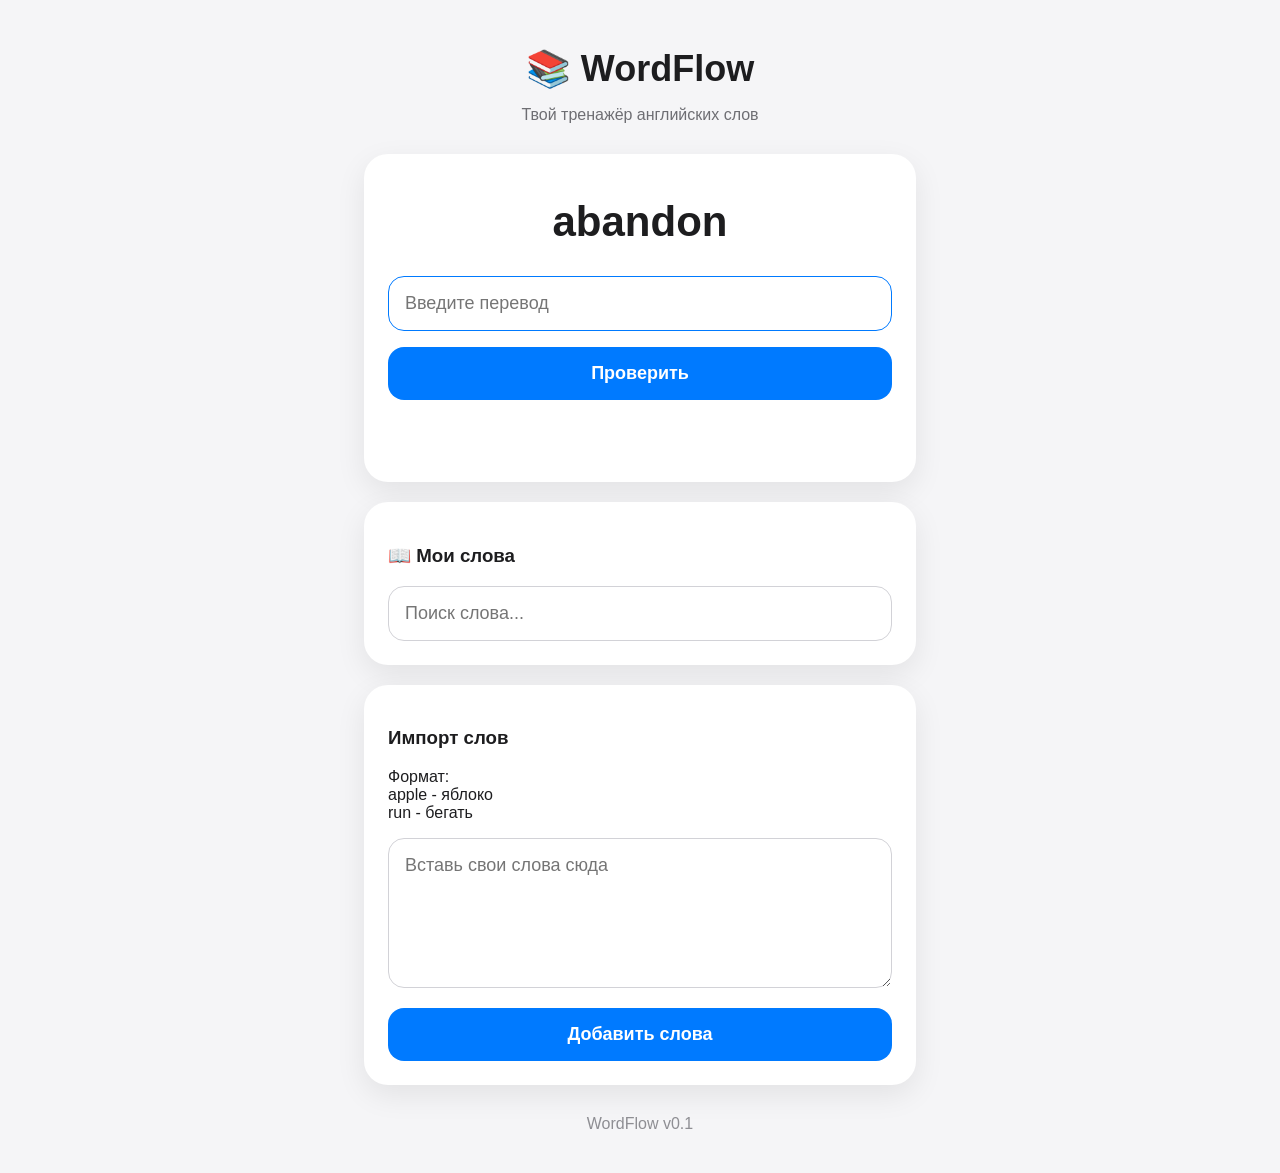
==== index.html @ fab0bee5 "Update index.html" ====
<!DOCTYPE html>
<html lang="ru">
<head>
<meta charset="UTF-8">
<meta name="viewport" content="width=device-width, initial-scale=1.0">

<title>WordFlow</title>

<link rel="stylesheet" href="style.css">

</head>

<body>

<div class="app">

<header>
    <h1>📚 WordFlow</h1>
    <p>Твой тренажёр английских слов</p>
</header>


<main>

<section class="card">

<h2 id="word">
Добро пожаловать
</h2>


<input 
id="answer"
type="text"
placeholder="Введите перевод"
autocomplete="off"
/>


<button id="check">
Проверить
</button>


<p id="result"></p>

</section>



<section class="card">

<h3>📖 Мои слова</h3>

<input 
id="searchWords"
type="text"
placeholder="Поиск слова..."
/>


<div id="wordsList"></div>

</section>

<section class="card">

<h3>Импорт слов</h3>

<p>
Формат:
<br>
apple - яблоко
<br>
run - бегать
</p>


<textarea 
id="importWords"
placeholder="Вставь свои слова сюда">
</textarea>


<button id="importButton">
Добавить слова
</button>


</section>


</main>


<footer>

<p>
WordFlow v0.1
</p>

</footer>


</div>


<script src="app.js"></script>

</body>
</html>
---- style.css ----
* {
    box-sizing: border-box;
}


body {
    margin: 0;
    min-height: 100vh;

    font-family:
        -apple-system,
        BlinkMacSystemFont,
        "Segoe UI",
        sans-serif;

    background: #f5f5f7;
    color: #1d1d1f;

    display: flex;
    justify-content: center;
}


.app {
    width: 100%;
    max-width: 600px;

    padding: 24px;
}


header {
    text-align: center;
    margin-bottom: 30px;
}


header h1 {
    font-size: 36px;
    margin-bottom: 8px;
}


header p {
    color: #6e6e73;
    font-size: 16px;
}



.card {

    background: white;

    border-radius: 24px;

    padding: 24px;

    margin-bottom: 20px;

    box-shadow:
        0 10px 30px rgba(0,0,0,0.08);
}



#word {

    text-align: center;

    font-size: 42px;

    margin: 20px 0 30px;

}



input,
textarea {

    width: 100%;

    border-radius: 16px;

    border: 1px solid #d2d2d7;

    padding: 16px;

    font-size: 18px;

    font-family: inherit;

    outline: none;

}



input:focus,
textarea:focus {

    border-color: #007aff;

}



textarea {

    min-height: 150px;

    resize: vertical;

}



button {

    width: 100%;

    margin-top: 16px;

    padding: 16px;

    border: none;

    border-radius: 16px;

    background: #007aff;

    color: white;

    font-size: 18px;

    font-weight: 600;

    cursor: pointer;

}



button:active {

    transform: scale(0.98);

}



#result {

    text-align: center;

    font-size: 18px;

    min-height: 25px;

    margin-top: 15px;

}



footer {

    text-align: center;

    color: #8e8e93;

    margin-top: 30px;

}



/* iPhone */

@media(max-width:600px){

    .app {

        padding: 16px;

    }


    header h1 {

        font-size: 30px;

    }


    #word {

        font-size: 34px;

    }

}
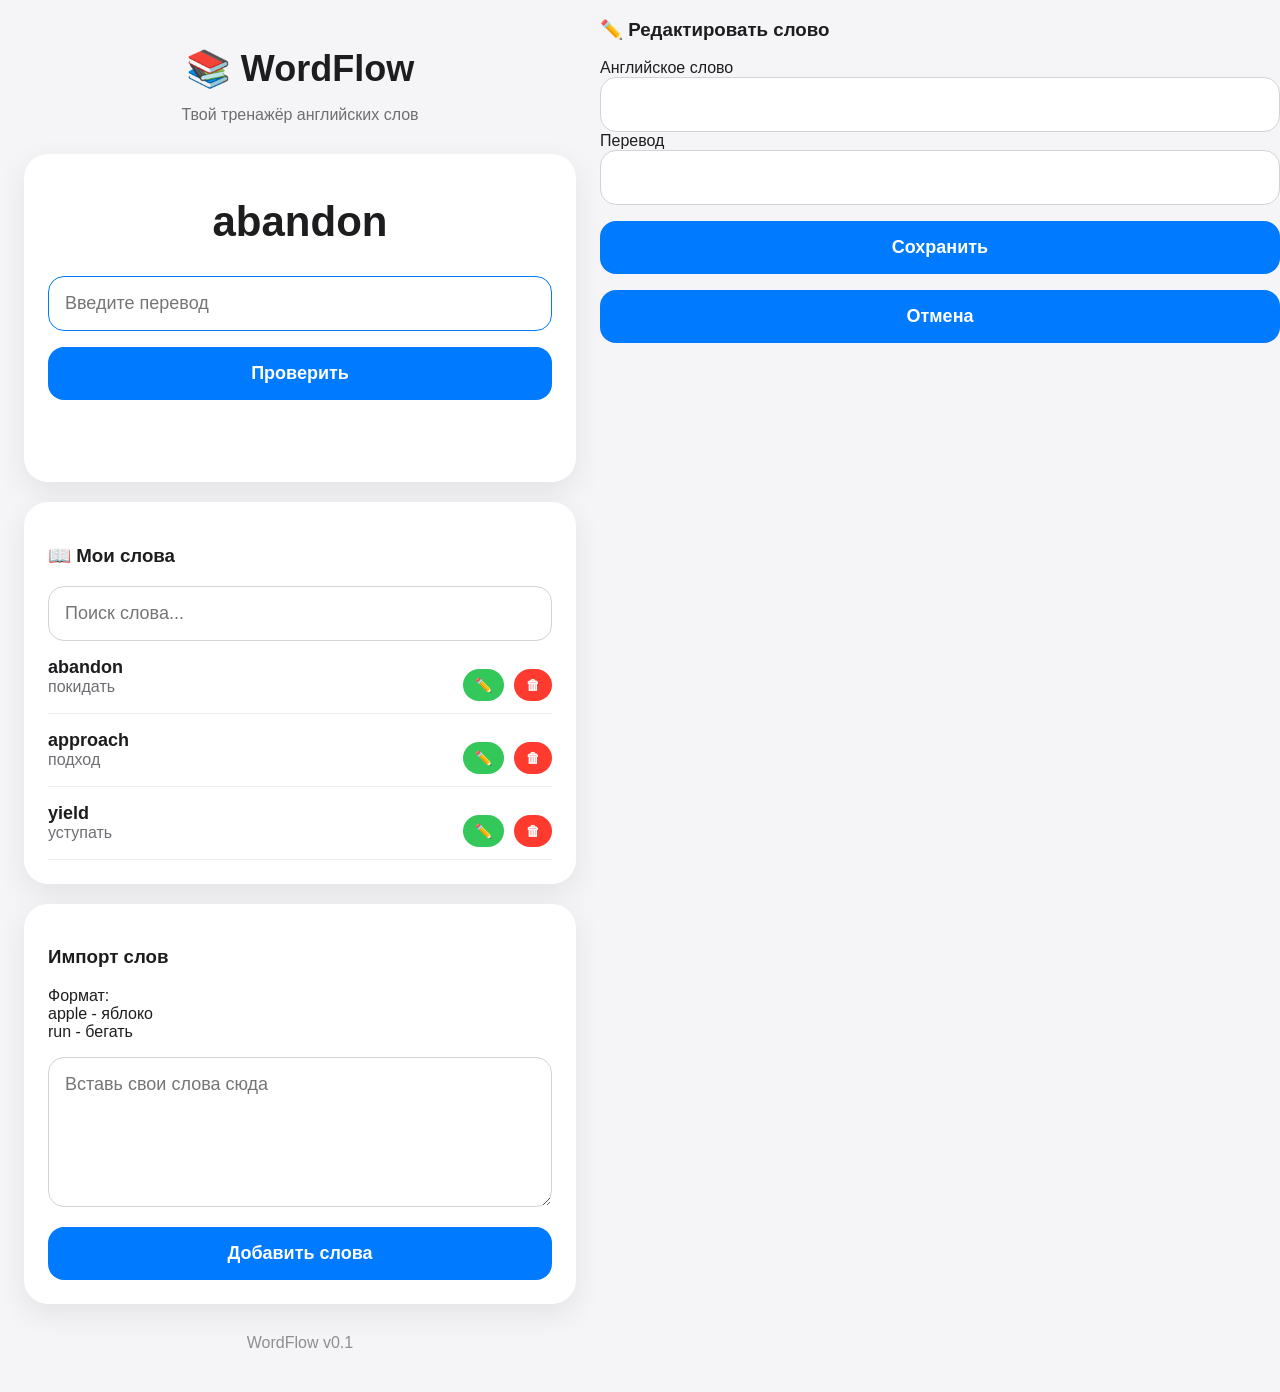
==== commit 51ed6be6: "Update index.html" ====
--- a/index.html
+++ b/index.html
@@ -105,6 +105,56 @@
 </div>
 
 
+<!-- Окно редактирования слова -->
+
+<div id="editModal" class="modal">
+
+
+    <div class="modal-content">
+
+
+        <h3>
+            ✏️ Редактировать слово
+        </h3>
+
+
+        <label>
+            Английское слово
+        </label>
+
+        <input 
+        id="editEnglish"
+        type="text"
+        >
+
+
+
+        <label>
+            Перевод
+        </label>
+
+        <input 
+        id="editRussian"
+        type="text"
+        >
+
+
+
+        <button id="saveEdit">
+            Сохранить
+        </button>
+
+
+        <button id="cancelEdit" class="cancel">
+            Отмена
+        </button>
+
+
+    </div>
+
+
+</div>
+
 <script src="app.js"></script>
 
 </body>
--- a/style.css
+++ b/style.css
@@ -201,3 +201,70 @@
     }
 
 }
+
+.word-item {
+
+    display: flex;
+
+    justify-content: space-between;
+
+    align-items: center;
+
+    padding: 12px 0;
+
+    border-bottom:
+        1px solid #eee;
+
+}
+
+
+.word-info {
+
+    display: flex;
+
+    flex-direction: column;
+
+}
+
+
+.word-info strong {
+
+    font-size: 18px;
+
+}
+
+
+.word-info span {
+
+    color: #6e6e73;
+
+}
+
+
+
+.word-actions button {
+
+    width: auto;
+
+    padding: 8px 12px;
+
+    margin-left: 6px;
+
+    font-size: 14px;
+
+}
+
+
+
+.delete-btn {
+
+    background: #ff3b30;
+
+}
+
+
+.edit-btn {
+
+    background: #34c759;
+
+}
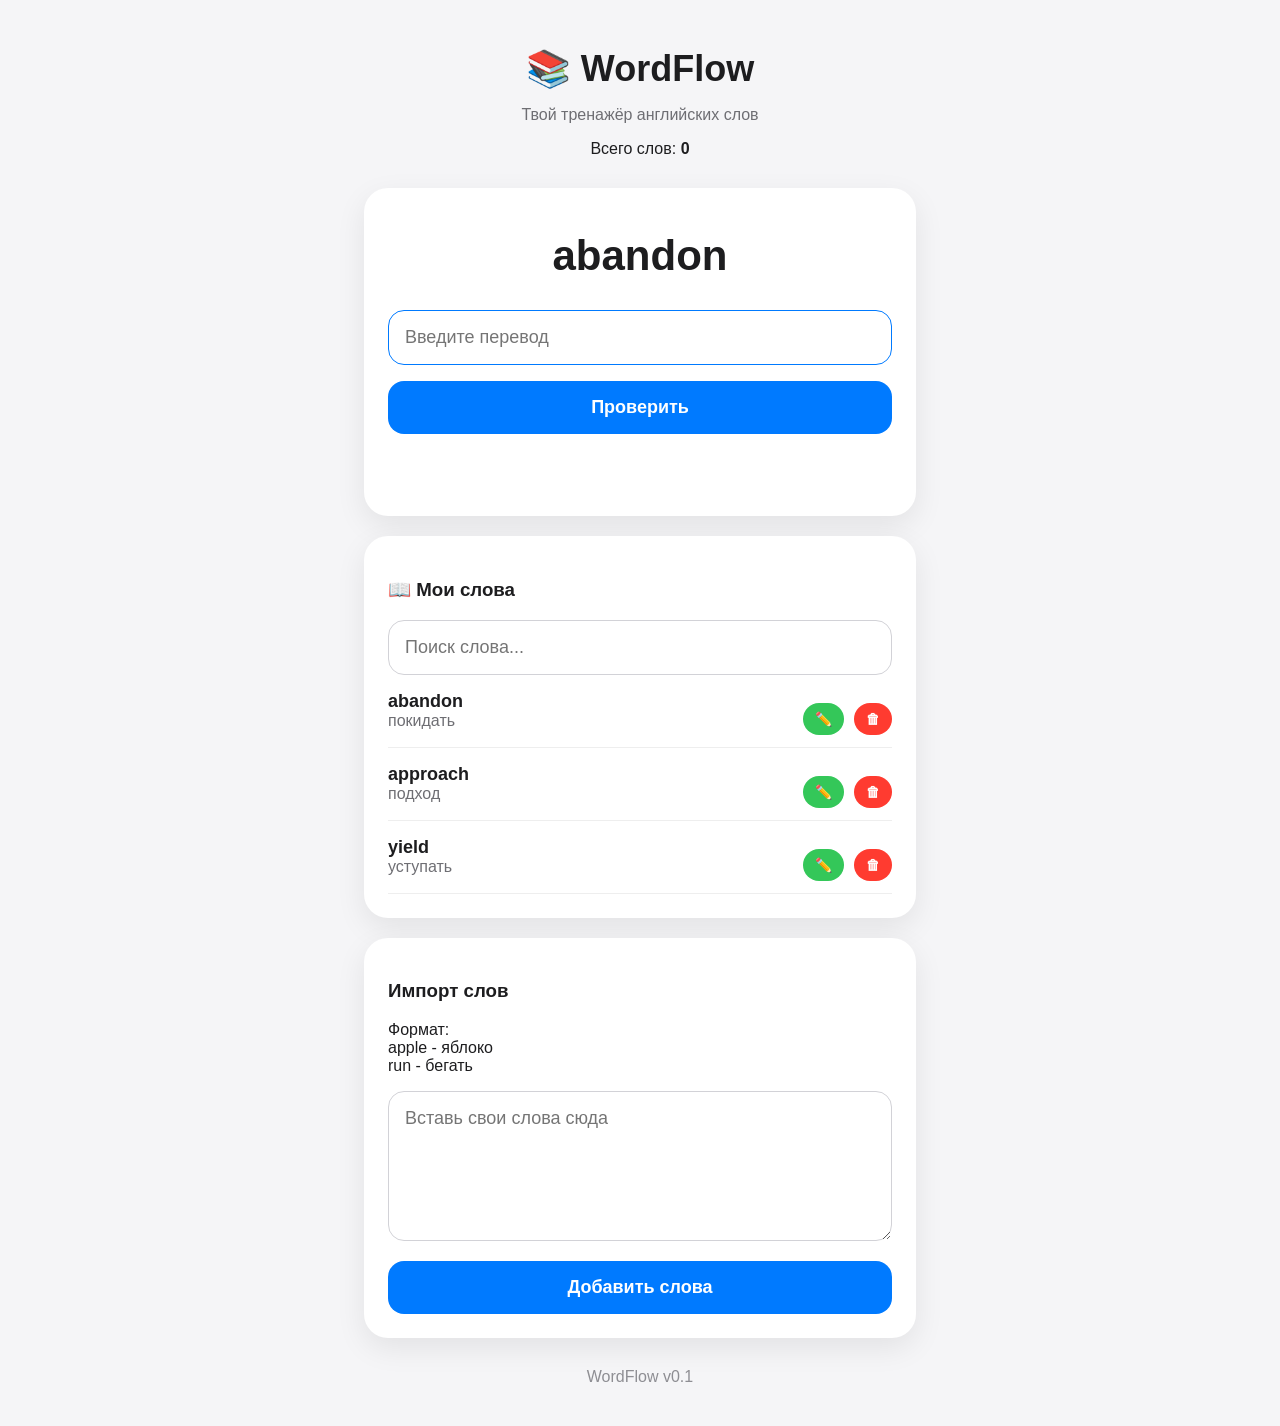
==== commit 228bd4de: "Update index.html" ====
--- a/index.html
+++ b/index.html
@@ -15,8 +15,27 @@
 <div class="app">
 
 <header>
-    <h1>📚 WordFlow</h1>
-    <p>Твой тренажёр английских слов</p>
+
+    <h1>
+        📚 WordFlow
+    </h1>
+
+
+    <p>
+        Твой тренажёр английских слов
+    </p>
+
+
+    <div class="stats">
+
+        Всего слов:
+
+        <strong id="wordCount">
+            0
+        </strong>
+
+    </div>
+
 </header>
 
 
--- a/style.css
+++ b/style.css
@@ -268,3 +268,86 @@
     background: #34c759;
 
 }
+
+/* =====================
+   Окно редактирования
+===================== */
+
+
+.modal {
+
+    display: none;
+
+    position: fixed;
+
+    inset: 0;
+
+    background:
+        rgba(0,0,0,0.35);
+
+    align-items: center;
+
+    justify-content: center;
+
+    padding: 20px;
+
+}
+
+
+
+.modal-content {
+
+    background: white;
+
+    width: 100%;
+
+    max-width: 400px;
+
+    border-radius: 24px;
+
+    padding: 24px;
+
+    box-shadow:
+        0 20px 50px rgba(0,0,0,0.2);
+
+}
+
+
+
+.modal-content h3 {
+
+    margin-top: 0;
+
+    text-align: center;
+
+}
+
+
+
+.modal-content label {
+
+    display: block;
+
+    margin-top: 15px;
+
+    margin-bottom: 6px;
+
+    color: #6e6e73;
+
+}
+
+
+
+.modal-content button {
+
+    margin-top: 15px;
+
+}
+
+
+
+.cancel {
+
+    background: #8e8e93;
+
+}
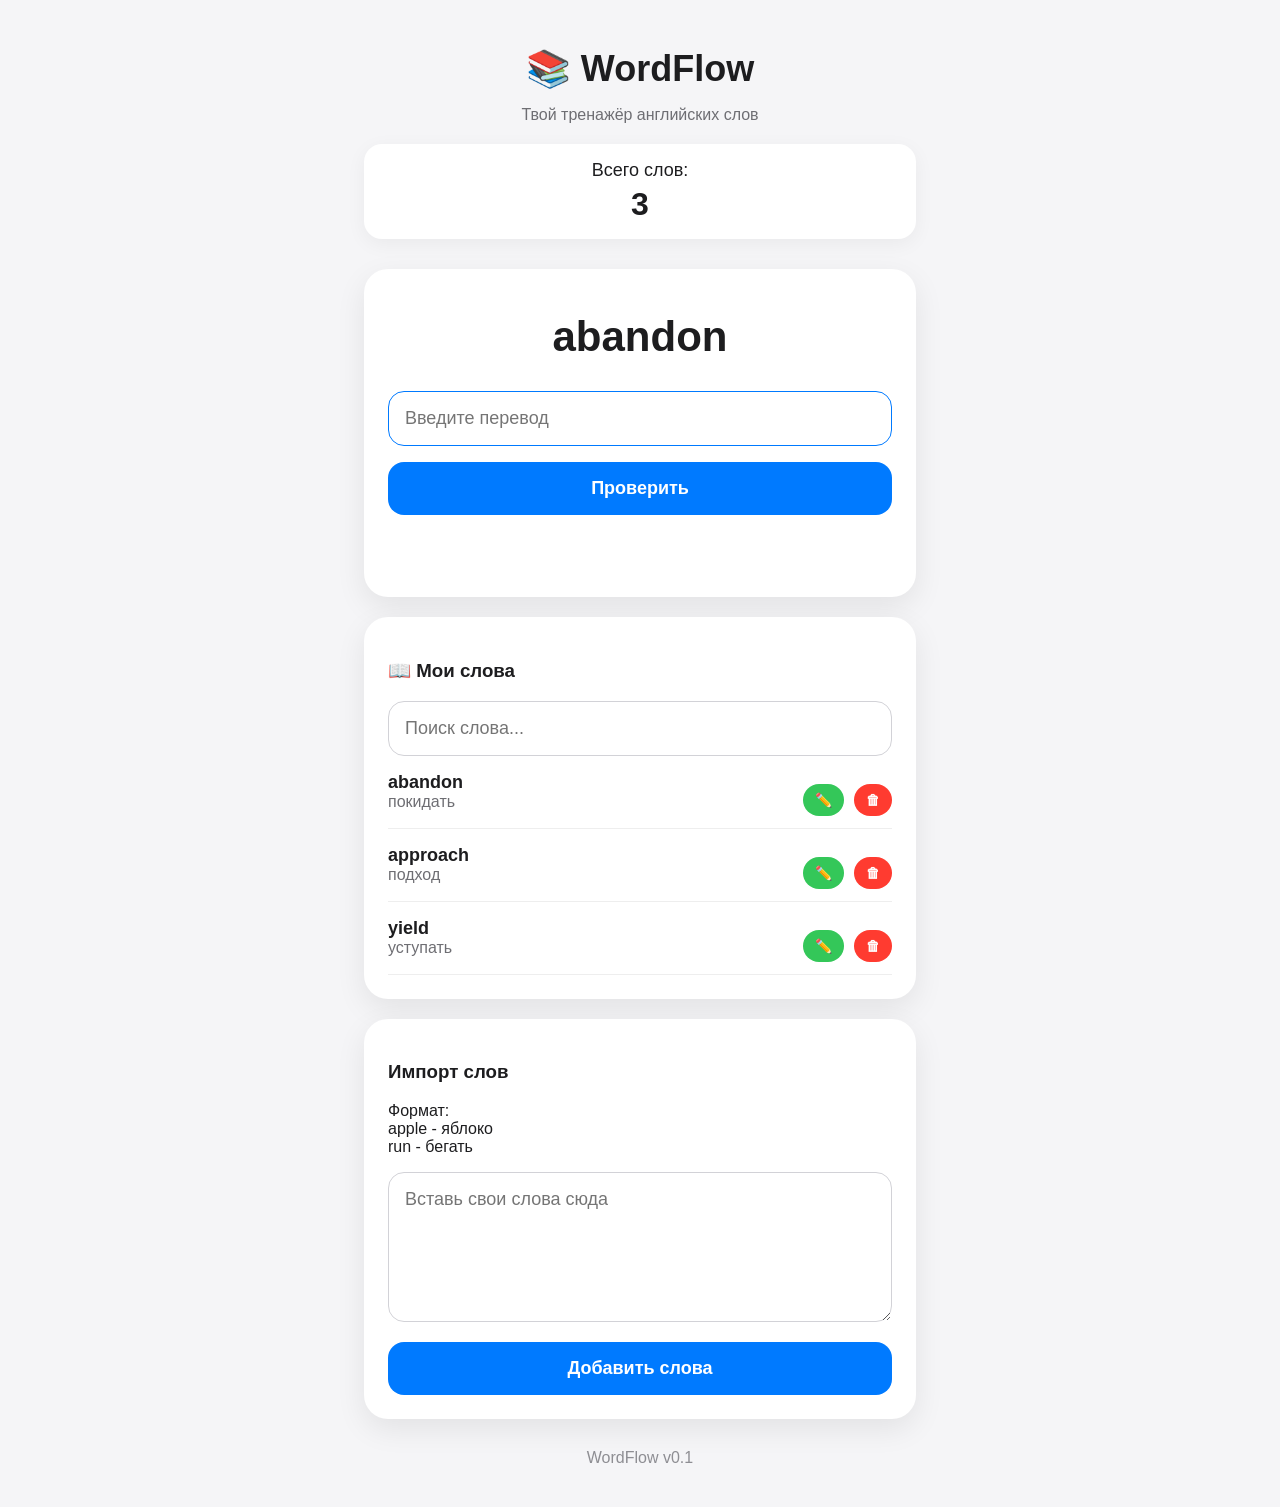
==== commit 45724504: "Update index.html" ====
--- a/index.html
+++ b/index.html
@@ -174,6 +174,8 @@
 
 </div>
 
+<script src="scheduler.js"></script>
+
 <script src="app.js"></script>
 
 </body>
--- a/style.css
+++ b/style.css
@@ -351,3 +351,33 @@
     background: #8e8e93;
 
 }
+
+.stats {
+
+    margin-top: 20px;
+
+    background: white;
+
+    padding: 16px;
+
+    border-radius: 18px;
+
+    text-align: center;
+
+    font-size: 18px;
+
+    box-shadow:
+        0 5px 20px rgba(0,0,0,0.05);
+
+}
+
+
+.stats strong {
+
+    display: block;
+
+    font-size: 32px;
+
+    margin-top: 5px;
+
+}
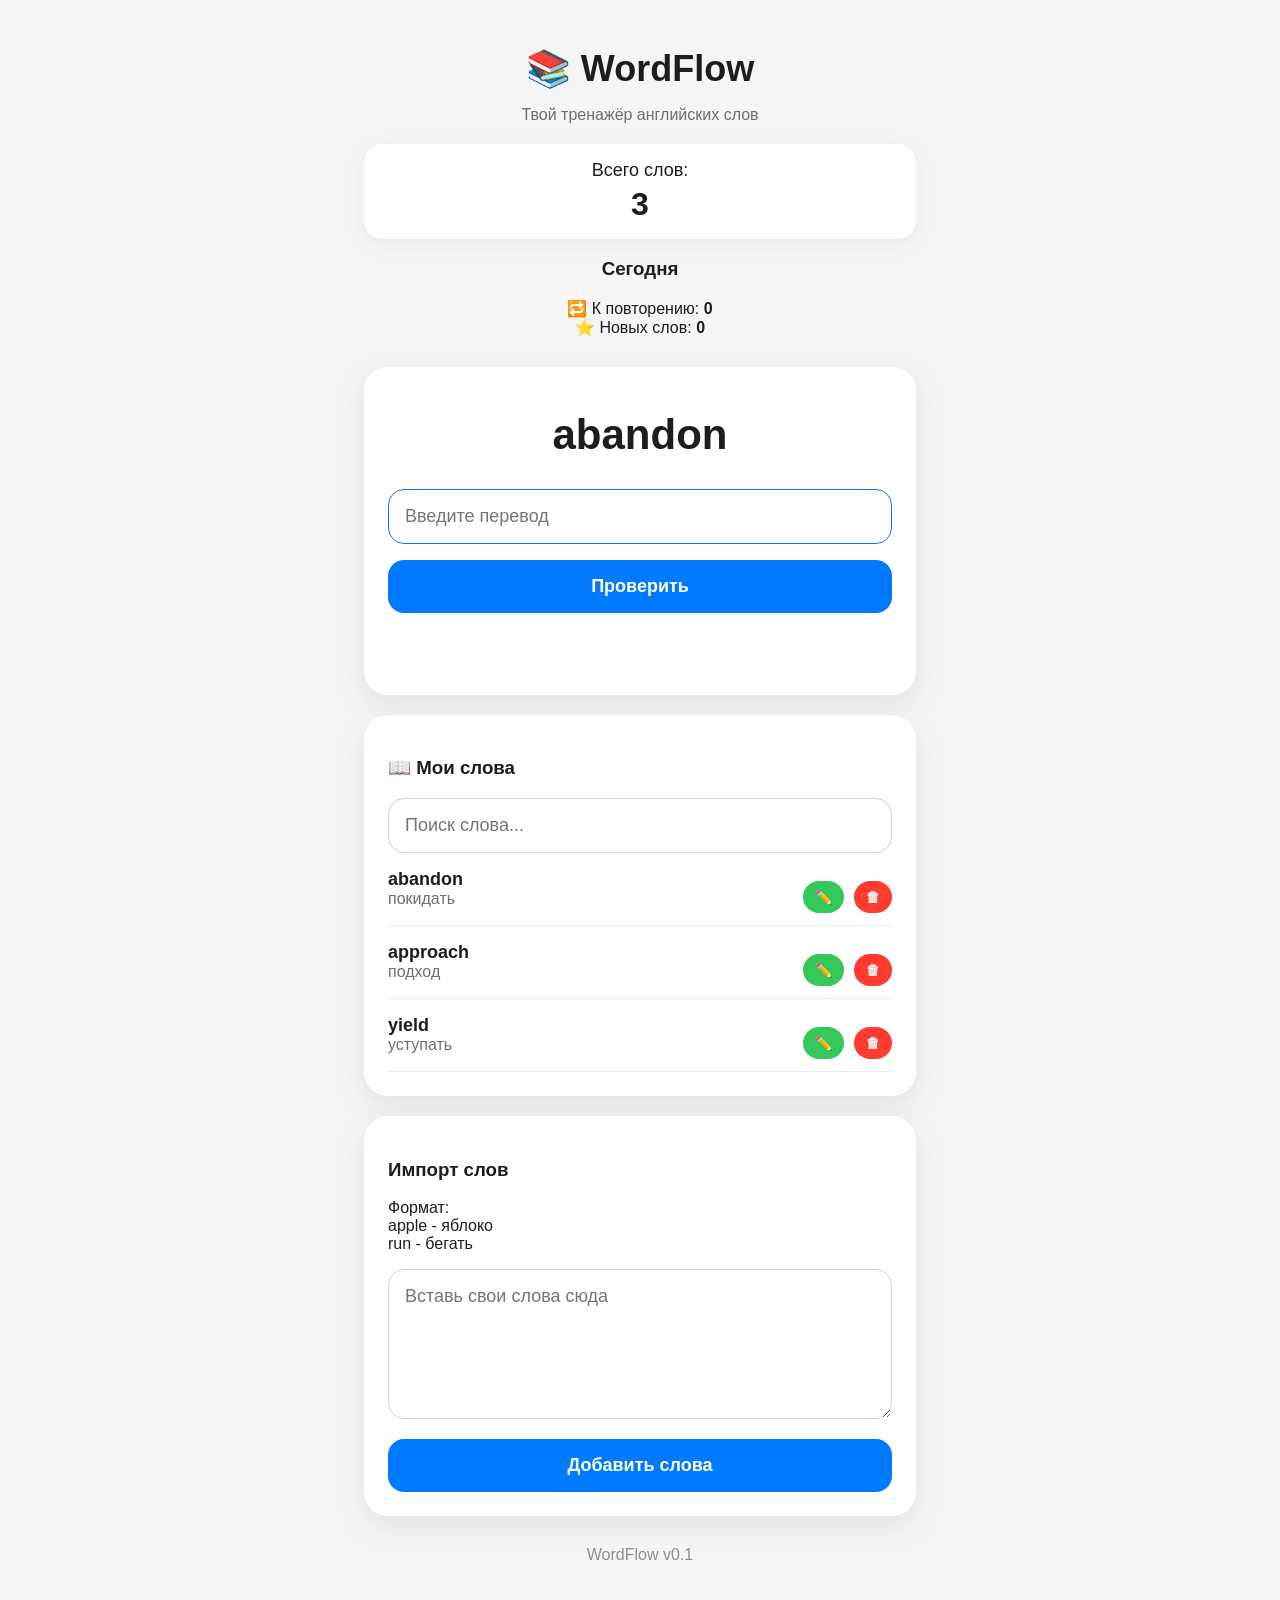
==== commit 0eac2a95: "Update index.html" ====
--- a/index.html
+++ b/index.html
@@ -35,6 +35,31 @@
         </strong>
 
     </div>
+    <div class="today-stats">
+
+
+    <h3>
+        Сегодня
+    </h3>
+
+
+    <div>
+        🔁 К повторению:
+        <strong id="reviewCount">
+            0
+        </strong>
+    </div>
+
+
+    <div>
+        ⭐ Новых слов:
+        <strong id="newCount">
+            0
+        </strong>
+    </div>
+
+
+</div>
 
 </header>
 
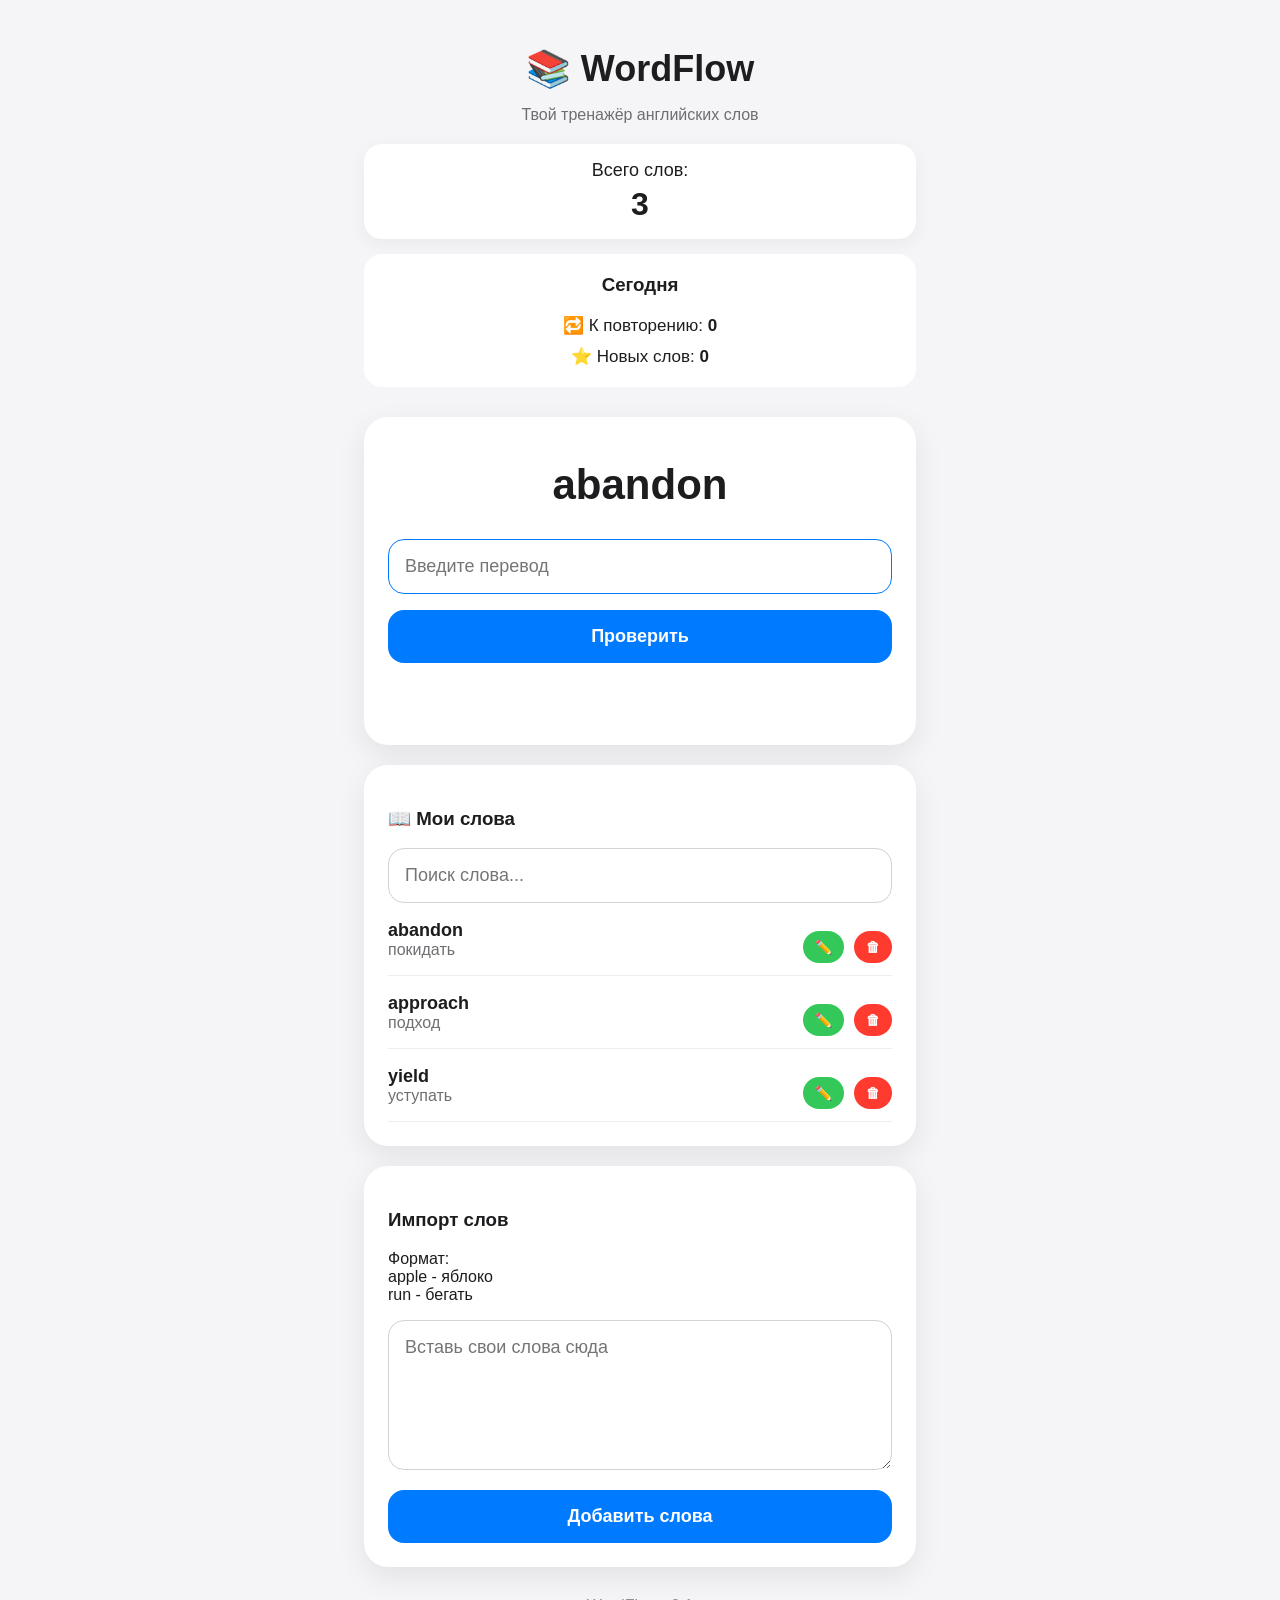
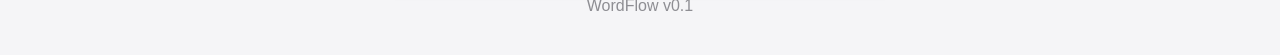
==== commit b26b02a3: "Update index.html" ====
--- a/index.html
+++ b/index.html
@@ -84,6 +84,32 @@
 <button id="check">
 Проверить
 </button>
+    <div id="difficultyButtons"
+class="difficulty-buttons"
+style="display:none;">
+
+
+    <p>
+        Как было?
+    </p>
+
+
+    <button id="hard">
+        😰 Сложно
+    </button>
+
+
+    <button id="normal">
+        🙂 Нормально
+    </button>
+
+
+    <button id="easy">
+        😎 Легко
+    </button>
+
+
+</div>
 
 
 <p id="result"></p>
--- a/style.css
+++ b/style.css
@@ -381,3 +381,31 @@
     margin-top: 5px;
 
 }
+
+.today-stats {
+
+    margin-top: 15px;
+
+    background: white;
+
+    padding: 20px;
+
+    border-radius: 18px;
+
+}
+
+
+.today-stats h3 {
+
+    margin-top: 0;
+
+}
+
+
+.today-stats div {
+
+    margin-top: 10px;
+
+    font-size: 17px;
+
+}
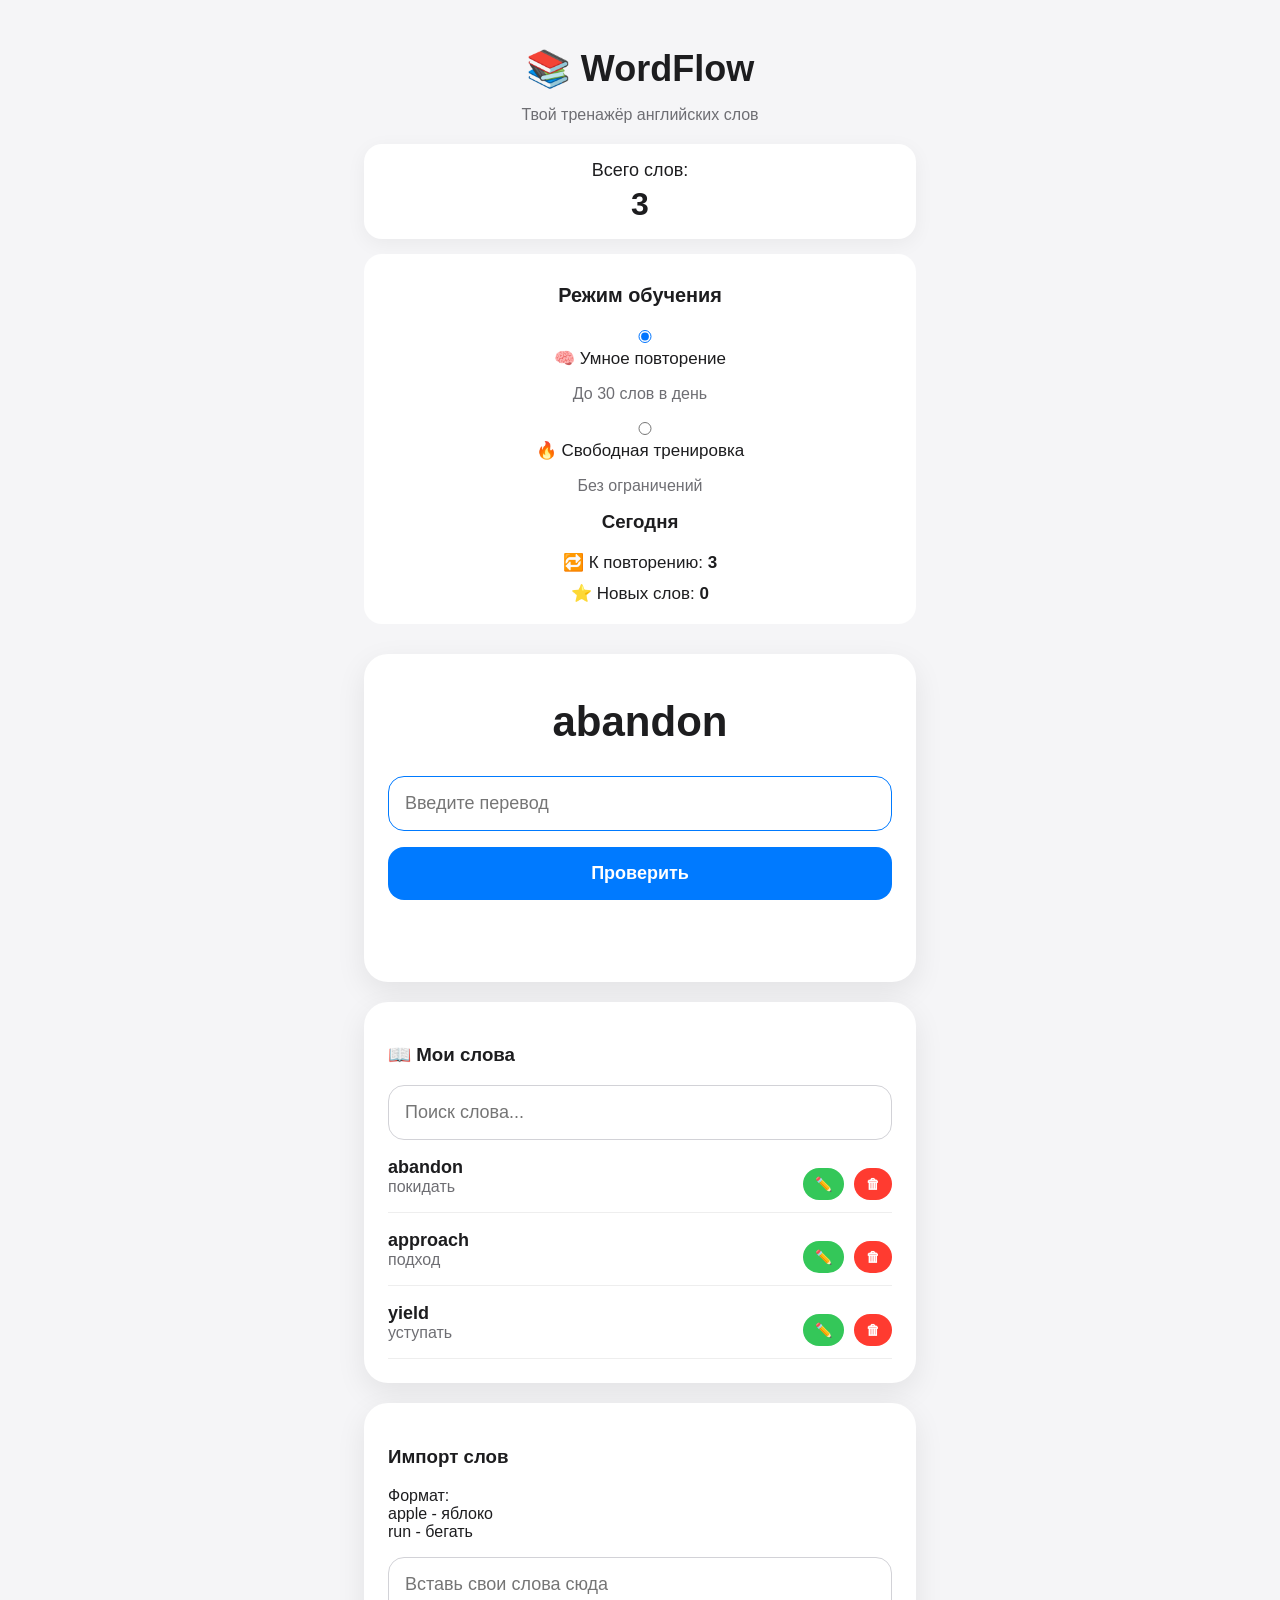
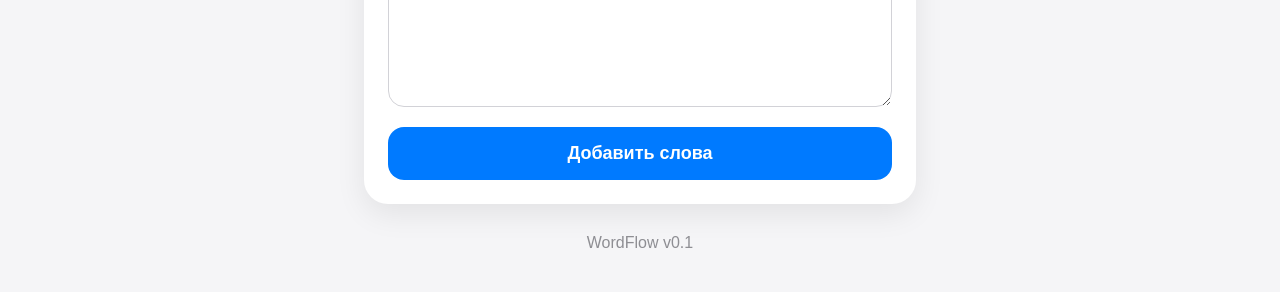
==== commit 2ec3f396: "Update index.html" ====
--- a/index.html
+++ b/index.html
@@ -36,6 +36,53 @@
 
     </div>
     <div class="today-stats">
+        <div class="training-mode">
+
+
+    <h3>
+        Режим обучения
+    </h3>
+
+
+    <label>
+
+        <input 
+        type="radio"
+        name="mode"
+        id="smartMode"
+        checked
+        >
+
+        🧠 Умное повторение
+
+    </label>
+
+
+    <p>
+        До 30 слов в день
+    </p>
+
+
+
+    <label>
+
+        <input 
+        type="radio"
+        name="mode"
+        id="freeMode"
+        >
+
+        🔥 Свободная тренировка
+
+    </label>
+
+
+    <p>
+        Без ограничений
+    </p>
+
+
+</div>
 
 
     <h3>
--- a/style.css
+++ b/style.css
@@ -409,3 +409,22 @@
     font-size: 17px;
 
 }
+
+.difficulty-buttons {
+
+    margin-top: 20px;
+
+    text-align: center;
+
+}
+
+
+.difficulty-buttons button {
+
+    margin: 5px;
+
+    width: auto;
+
+    padding: 12px 18px;
+
+}
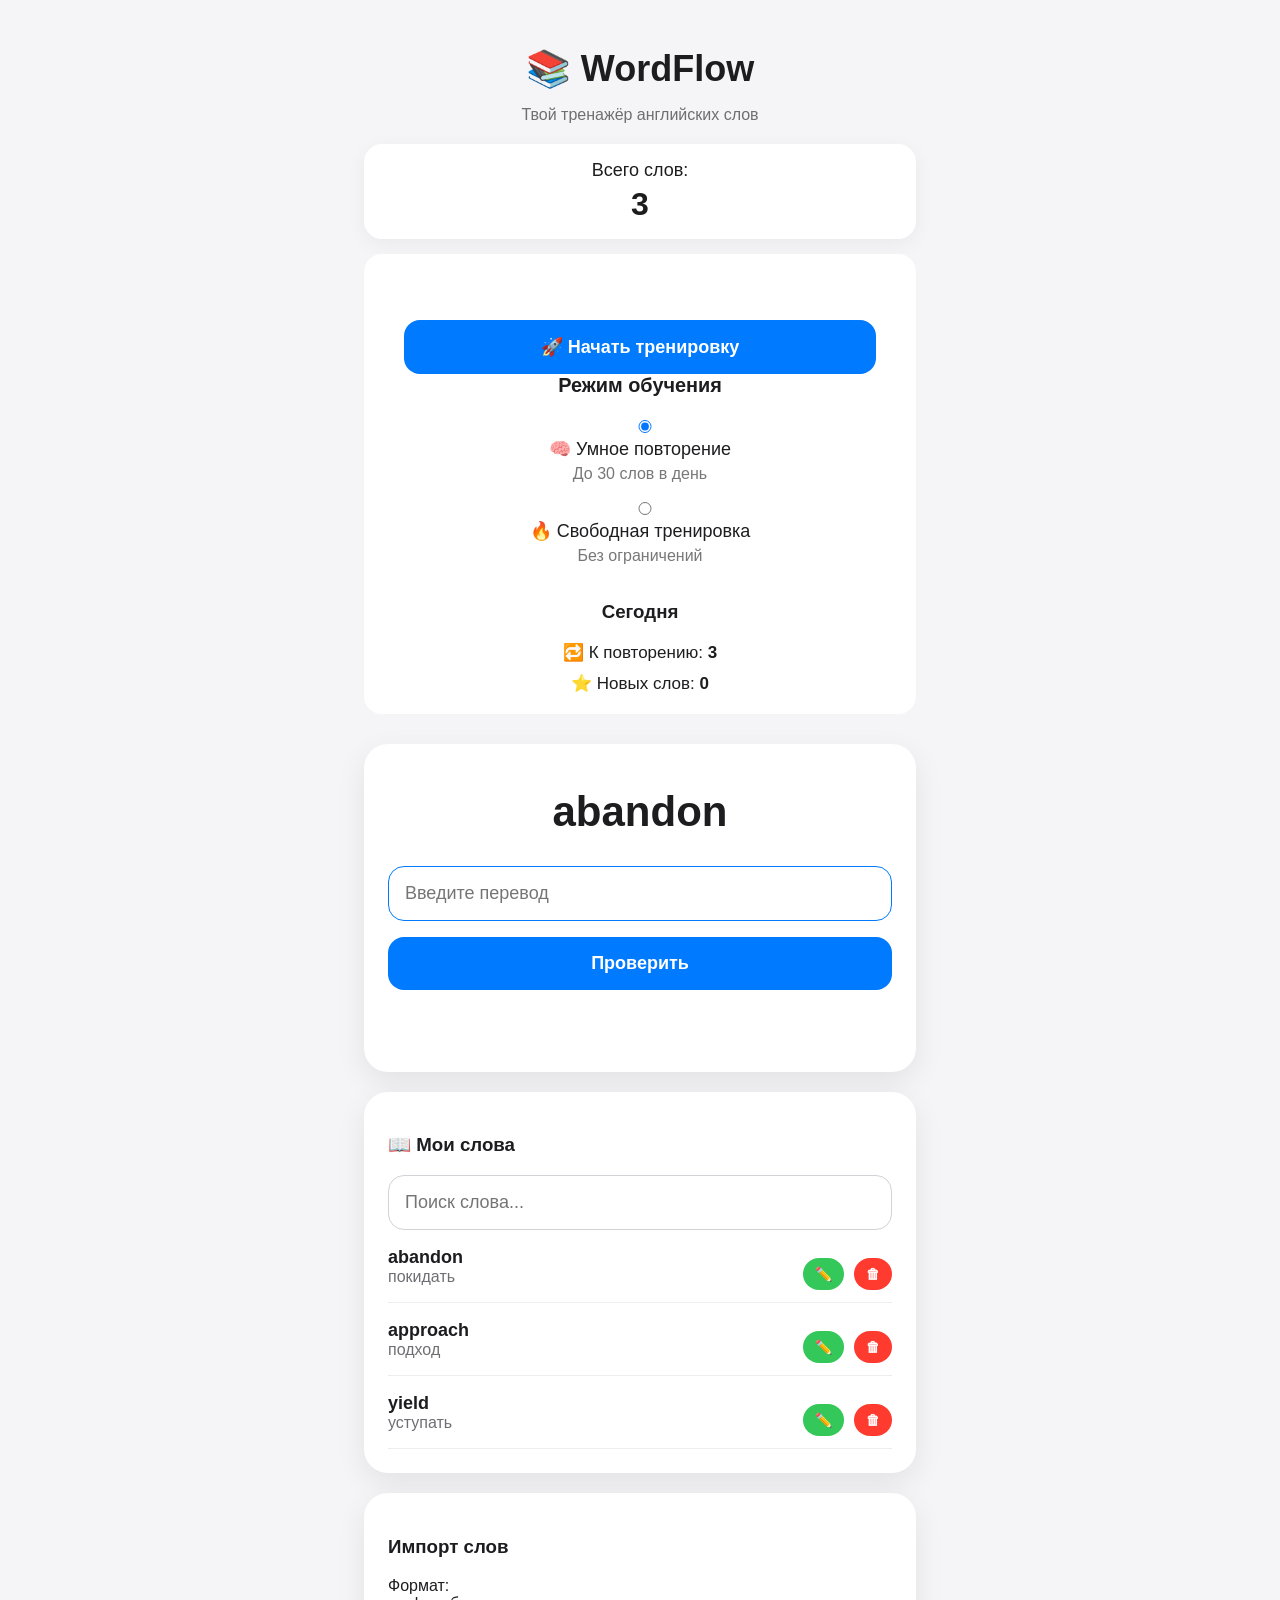
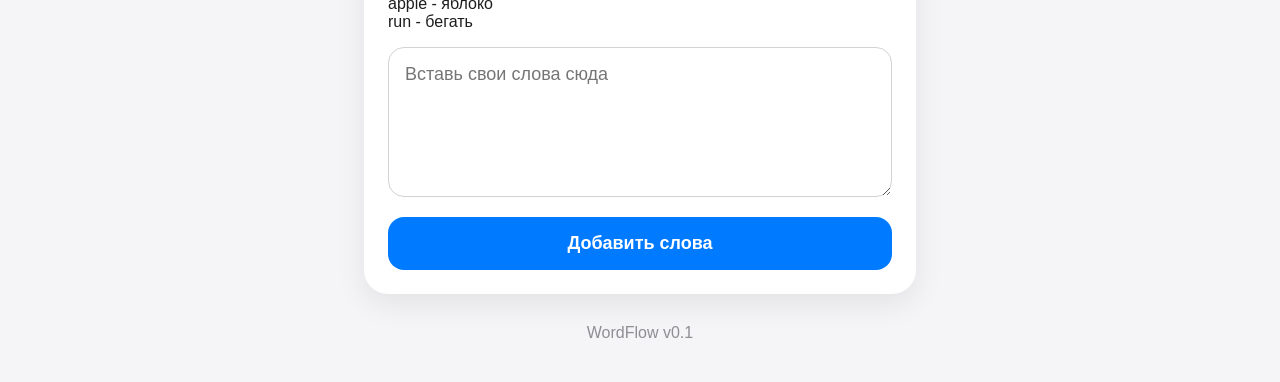
==== commit cb5159ec: "Update index.html" ====
--- a/index.html
+++ b/index.html
@@ -37,7 +37,20 @@
     </div>
     <div class="today-stats">
         <div class="training-mode">
-
+            
+<button id="startTraining">
+
+    🚀 Начать тренировку
+
+</button>
+
+
+<button id="stopTraining"
+style="display:none;">
+
+    ⛔ Закончить тренировку
+
+</button>
 
     <h3>
         Режим обучения
--- a/style.css
+++ b/style.css
@@ -428,3 +428,35 @@
     padding: 12px 18px;
 
 }
+
+.training-mode {
+
+    margin-top: 15px;
+
+    background: white;
+
+    padding: 20px;
+
+    border-radius: 18px;
+
+}
+
+
+.training-mode label {
+
+    display:block;
+
+    margin-top:15px;
+
+    font-size:18px;
+
+}
+
+
+.training-mode p {
+
+    margin-top:5px;
+
+    color:#777;
+
+}
